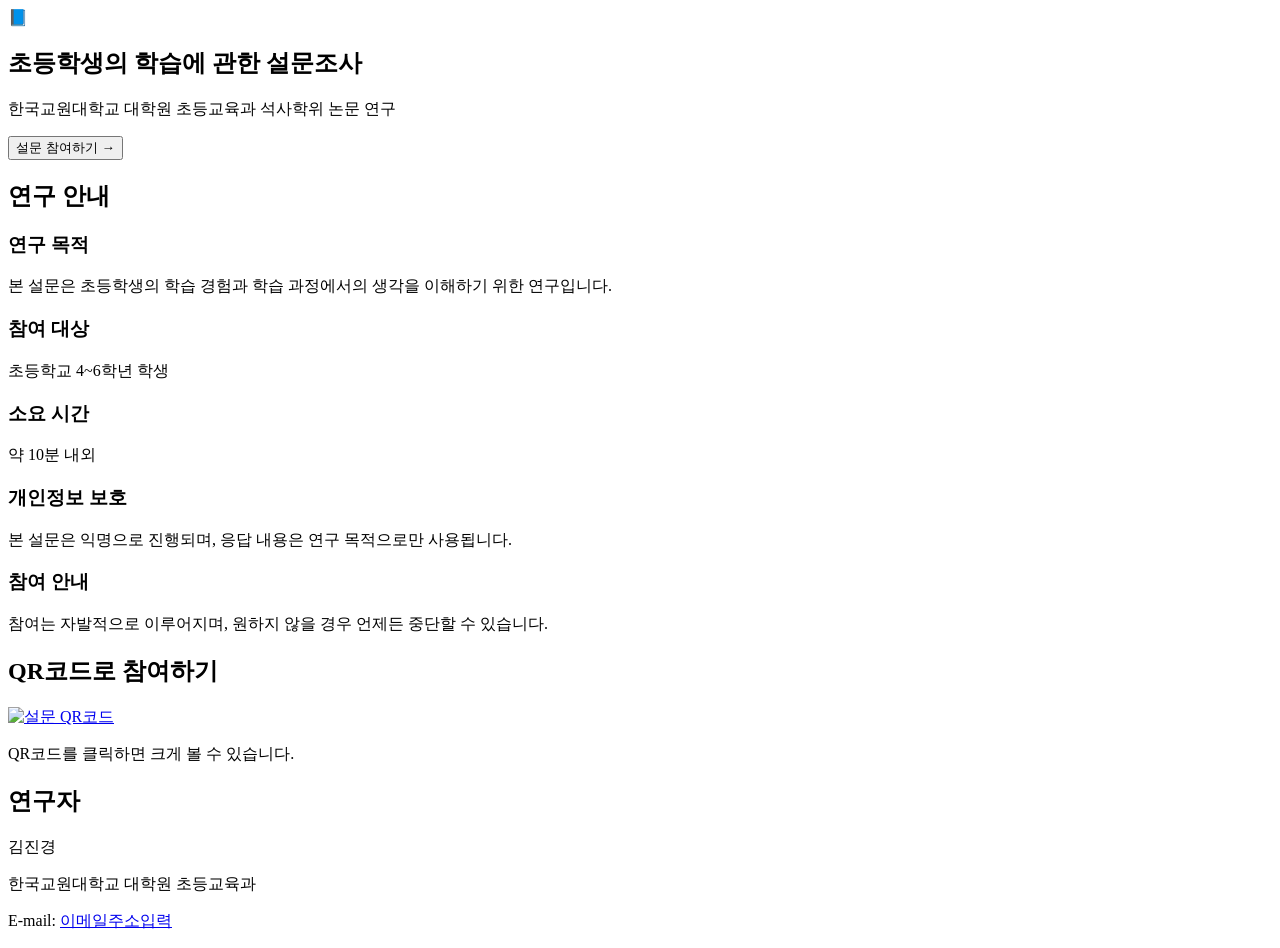
==== index.html @ d82eb66d "Create index.html" ====
<!DOCTYPE html>
<html lang="ko">
<head>
  <meta charset="UTF-8" />
  <meta name="viewport" content="width=device-width, initial-scale=1.0" />
  <title>설문조사 안내</title>
  <link rel="stylesheet" href="style.css" />
</head>
<body>
  <main class="container">
    <section class="hero">
      <div class="icon">📘</div>
      <h1>초등학생의 학습에 관한 설문조사</h1>
      <p class="subtitle">한국교원대학교 대학원 초등교육과 석사학위 논문 연구</p>

      <button class="survey-button" onclick="openSurvey()">
        설문 참여하기 →
      </button>
    </section>

    <section class="card">
      <h2>연구 안내</h2>

      <div class="info">
        <h3>연구 목적</h3>
        <p>본 설문은 초등학생의 학습 경험과 학습 과정에서의 생각을 이해하기 위한 연구입니다.</p>
      </div>

      <div class="info">
        <h3>참여 대상</h3>
        <p>초등학교 4~6학년 학생</p>
      </div>

      <div class="info">
        <h3>소요 시간</h3>
        <p>약 10분 내외</p>
      </div>

      <div class="info">
        <h3>개인정보 보호</h3>
        <p>본 설문은 익명으로 진행되며, 응답 내용은 연구 목적으로만 사용됩니다.</p>
      </div>

      <div class="info">
        <h3>참여 안내</h3>
        <p>참여는 자발적으로 이루어지며, 원하지 않을 경우 언제든 중단할 수 있습니다.</p>
      </div>
    </section>

    <section class="card qr-section">
      <h2>QR코드로 참여하기</h2>
      <a href="qr.html" target="_blank">
        <img src="qr.png" alt="설문 QR코드" class="qr-img" />
      </a>
      <p class="small-text">QR코드를 클릭하면 크게 볼 수 있습니다.</p>
    </section>

    <section class="researcher">
      <h2>연구자</h2>
      <p>김진경</p>
      <p>한국교원대학교 대학원 초등교육과</p>
      <p>E-mail: <a href="mailto:이메일주소입력">이메일주소입력</a></p>
    </section>
  </main>

  <script src="script.js"></script>
</body>
</html>
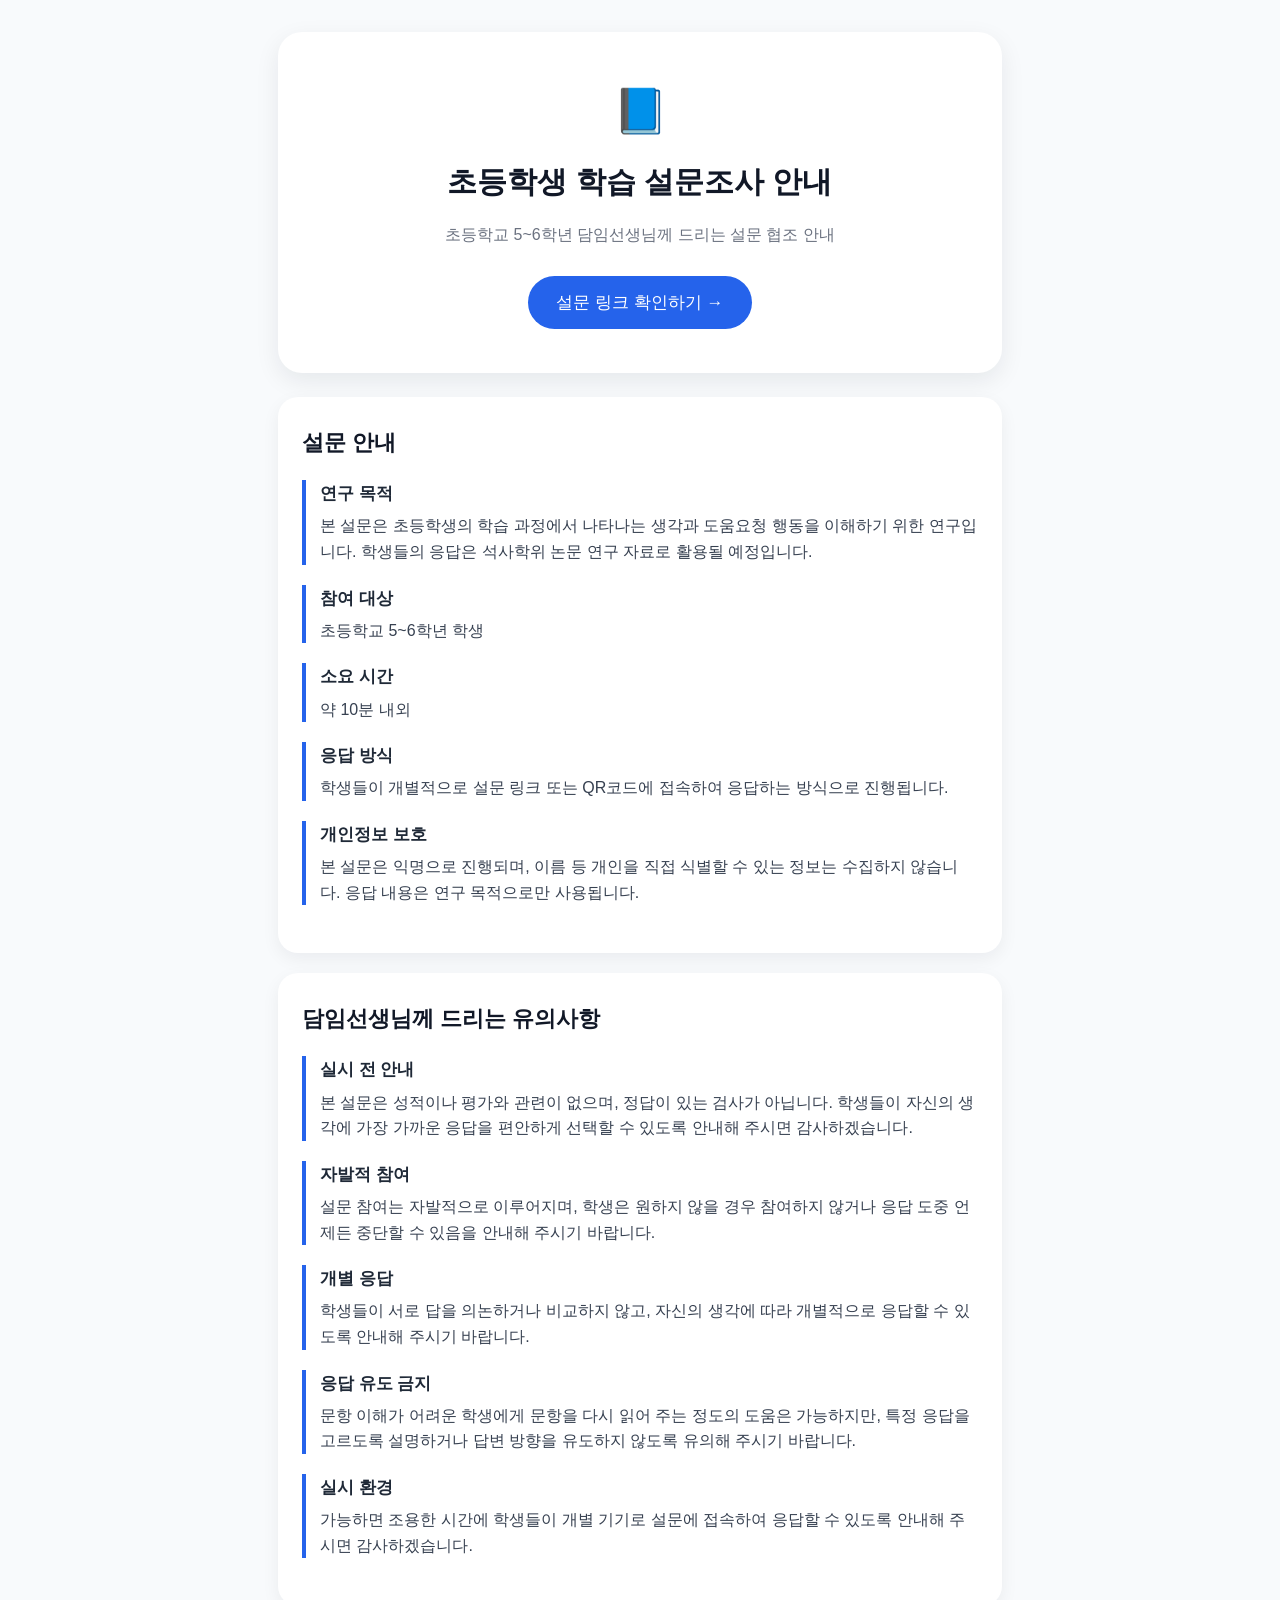
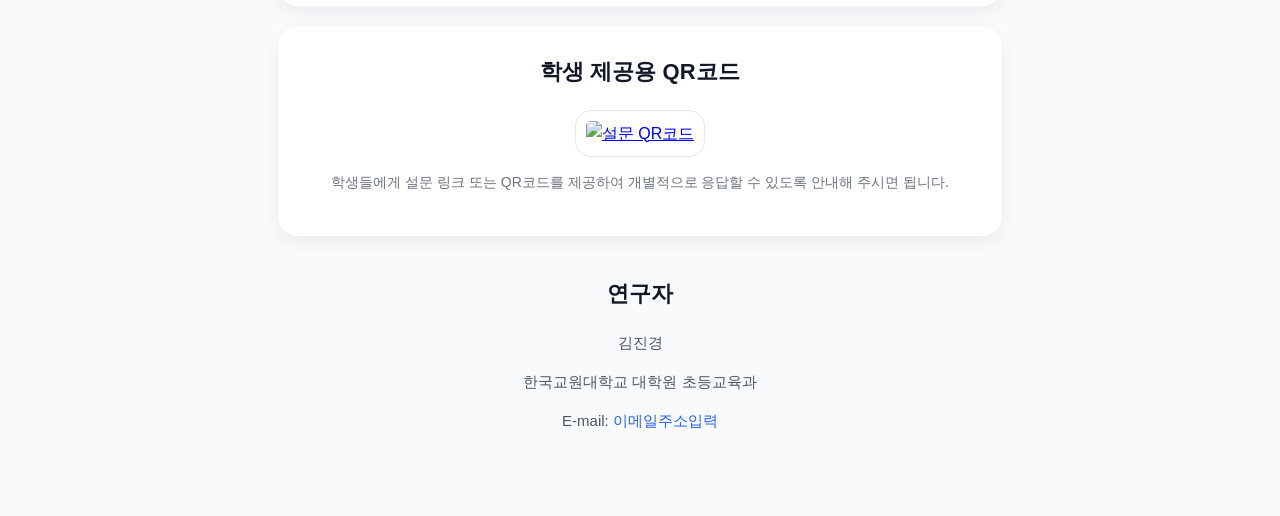
==== commit 52cc1469: "index.html" ====
--- a/index.html
+++ b/index.html
@@ -3,32 +3,36 @@
 <head>
   <meta charset="UTF-8" />
   <meta name="viewport" content="width=device-width, initial-scale=1.0" />
-  <title>설문조사 안내</title>
+  <title>초등학생 학습 설문조사 안내</title>
   <link rel="stylesheet" href="style.css" />
 </head>
 <body>
   <main class="container">
+
     <section class="hero">
       <div class="icon">📘</div>
-      <h1>초등학생의 학습에 관한 설문조사</h1>
-      <p class="subtitle">한국교원대학교 대학원 초등교육과 석사학위 논문 연구</p>
+      <h1>초등학생 학습 설문조사 안내</h1>
+      <p class="subtitle">초등학교 5~6학년 담임선생님께 드리는 설문 협조 안내</p>
 
       <button class="survey-button" onclick="openSurvey()">
-        설문 참여하기 →
+        설문 링크 확인하기 →
       </button>
     </section>
 
     <section class="card">
-      <h2>연구 안내</h2>
+      <h2>설문 안내</h2>
 
       <div class="info">
         <h3>연구 목적</h3>
-        <p>본 설문은 초등학생의 학습 경험과 학습 과정에서의 생각을 이해하기 위한 연구입니다.</p>
+        <p>
+          본 설문은 초등학생의 학습 과정에서 나타나는 생각과 도움요청 행동을 이해하기 위한 연구입니다.
+          학생들의 응답은 석사학위 논문 연구 자료로 활용될 예정입니다.
+        </p>
       </div>
 
       <div class="info">
         <h3>참여 대상</h3>
-        <p>초등학교 4~6학년 학생</p>
+        <p>초등학교 5~6학년 학생</p>
       </div>
 
       <div class="info">
@@ -37,22 +41,71 @@
       </div>
 
       <div class="info">
-        <h3>개인정보 보호</h3>
-        <p>본 설문은 익명으로 진행되며, 응답 내용은 연구 목적으로만 사용됩니다.</p>
+        <h3>응답 방식</h3>
+        <p>
+          학생들이 개별적으로 설문 링크 또는 QR코드에 접속하여 응답하는 방식으로 진행됩니다.
+        </p>
       </div>
 
       <div class="info">
-        <h3>참여 안내</h3>
-        <p>참여는 자발적으로 이루어지며, 원하지 않을 경우 언제든 중단할 수 있습니다.</p>
+        <h3>개인정보 보호</h3>
+        <p>
+          본 설문은 익명으로 진행되며, 이름 등 개인을 직접 식별할 수 있는 정보는 수집하지 않습니다.
+          응답 내용은 연구 목적으로만 사용됩니다.
+        </p>
+      </div>
+    </section>
+
+    <section class="card">
+      <h2>담임선생님께 드리는 유의사항</h2>
+
+      <div class="info">
+        <h3>실시 전 안내</h3>
+        <p>
+          본 설문은 성적이나 평가와 관련이 없으며, 정답이 있는 검사가 아닙니다.
+          학생들이 자신의 생각에 가장 가까운 응답을 편안하게 선택할 수 있도록 안내해 주시면 감사하겠습니다.
+        </p>
+      </div>
+
+      <div class="info">
+        <h3>자발적 참여</h3>
+        <p>
+          설문 참여는 자발적으로 이루어지며, 학생은 원하지 않을 경우 참여하지 않거나
+          응답 도중 언제든 중단할 수 있음을 안내해 주시기 바랍니다.
+        </p>
+      </div>
+
+      <div class="info">
+        <h3>개별 응답</h3>
+        <p>
+          학생들이 서로 답을 의논하거나 비교하지 않고, 자신의 생각에 따라 개별적으로 응답할 수 있도록 안내해 주시기 바랍니다.
+        </p>
+      </div>
+
+      <div class="info">
+        <h3>응답 유도 금지</h3>
+        <p>
+          문항 이해가 어려운 학생에게 문항을 다시 읽어 주는 정도의 도움은 가능하지만,
+          특정 응답을 고르도록 설명하거나 답변 방향을 유도하지 않도록 유의해 주시기 바랍니다.
+        </p>
+      </div>
+
+      <div class="info">
+        <h3>실시 환경</h3>
+        <p>
+          가능하면 조용한 시간에 학생들이 개별 기기로 설문에 접속하여 응답할 수 있도록 안내해 주시면 감사하겠습니다.
+        </p>
       </div>
     </section>
 
     <section class="card qr-section">
-      <h2>QR코드로 참여하기</h2>
+      <h2>학생 제공용 QR코드</h2>
       <a href="qr.html" target="_blank">
         <img src="qr.png" alt="설문 QR코드" class="qr-img" />
       </a>
-      <p class="small-text">QR코드를 클릭하면 크게 볼 수 있습니다.</p>
+      <p class="small-text">
+        학생들에게 설문 링크 또는 QR코드를 제공하여 개별적으로 응답할 수 있도록 안내해 주시면 됩니다.
+      </p>
     </section>
 
     <section class="researcher">
@@ -61,6 +114,7 @@
       <p>한국교원대학교 대학원 초등교육과</p>
       <p>E-mail: <a href="mailto:이메일주소입력">이메일주소입력</a></p>
     </section>
+
   </main>
 
   <script src="script.js"></script>
--- a/style.css
+++ b/style.css
@@ -0,0 +1,147 @@
+* {
+  box-sizing: border-box;
+}
+
+body {
+  margin: 0;
+  font-family: "Pretendard", "Noto Sans KR", Arial, sans-serif;
+  background: #f8fafc;
+  color: #374151;
+  line-height: 1.6;
+}
+
+.container {
+  max-width: 760px;
+  margin: 0 auto;
+  padding: 32px 18px 48px;
+}
+
+.hero {
+  text-align: center;
+  background: white;
+  padding: 44px 24px;
+  border-radius: 24px;
+  box-shadow: 0 8px 24px rgba(15, 23, 42, 0.08);
+  margin-bottom: 24px;
+}
+
+.icon {
+  font-size: 44px;
+  margin-bottom: 12px;
+}
+
+h1 {
+  font-size: 30px;
+  color: #111827;
+  margin: 0 0 12px;
+}
+
+.subtitle {
+  font-size: 16px;
+  color: #6b7280;
+  margin-bottom: 28px;
+}
+
+.survey-button {
+  border: none;
+  background: #2563eb;
+  color: white;
+  padding: 15px 28px;
+  font-size: 17px;
+  border-radius: 999px;
+  cursor: pointer;
+  transition: 0.2s;
+}
+
+.survey-button:hover {
+  background: #1d4ed8;
+  transform: translateY(-2px);
+}
+
+.card {
+  background: white;
+  border-radius: 20px;
+  padding: 28px 24px;
+  margin-bottom: 20px;
+  box-shadow: 0 6px 18px rgba(15, 23, 42, 0.06);
+}
+
+h2 {
+  font-size: 22px;
+  color: #111827;
+  margin-top: 0;
+  margin-bottom: 20px;
+}
+
+.info {
+  border-left: 4px solid #2563eb;
+  padding-left: 14px;
+  margin-bottom: 20px;
+}
+
+.info h3 {
+  font-size: 17px;
+  color: #1f2937;
+  margin: 0 0 6px;
+}
+
+.info p {
+  margin: 0;
+}
+
+.qr-section {
+  text-align: center;
+}
+
+.qr-img {
+  width: 220px;
+  max-width: 80%;
+  border-radius: 16px;
+  border: 1px solid #e5e7eb;
+  padding: 10px;
+  background: white;
+  transition: 0.2s;
+}
+
+.qr-img:hover {
+  transform: scale(1.03);
+}
+
+.small-text {
+  font-size: 14px;
+  color: #6b7280;
+}
+
+.researcher {
+  text-align: center;
+  font-size: 15px;
+  color: #4b5563;
+  padding: 20px;
+}
+
+.researcher a {
+  color: #2563eb;
+  text-decoration: none;
+}
+
+@media (max-width: 600px) {
+  .container {
+    padding: 20px 14px 36px;
+  }
+
+  .hero {
+    padding: 36px 18px;
+  }
+
+  h1 {
+    font-size: 25px;
+  }
+
+  .subtitle {
+    font-size: 15px;
+  }
+
+  .survey-button {
+    width: 100%;
+  }
+}
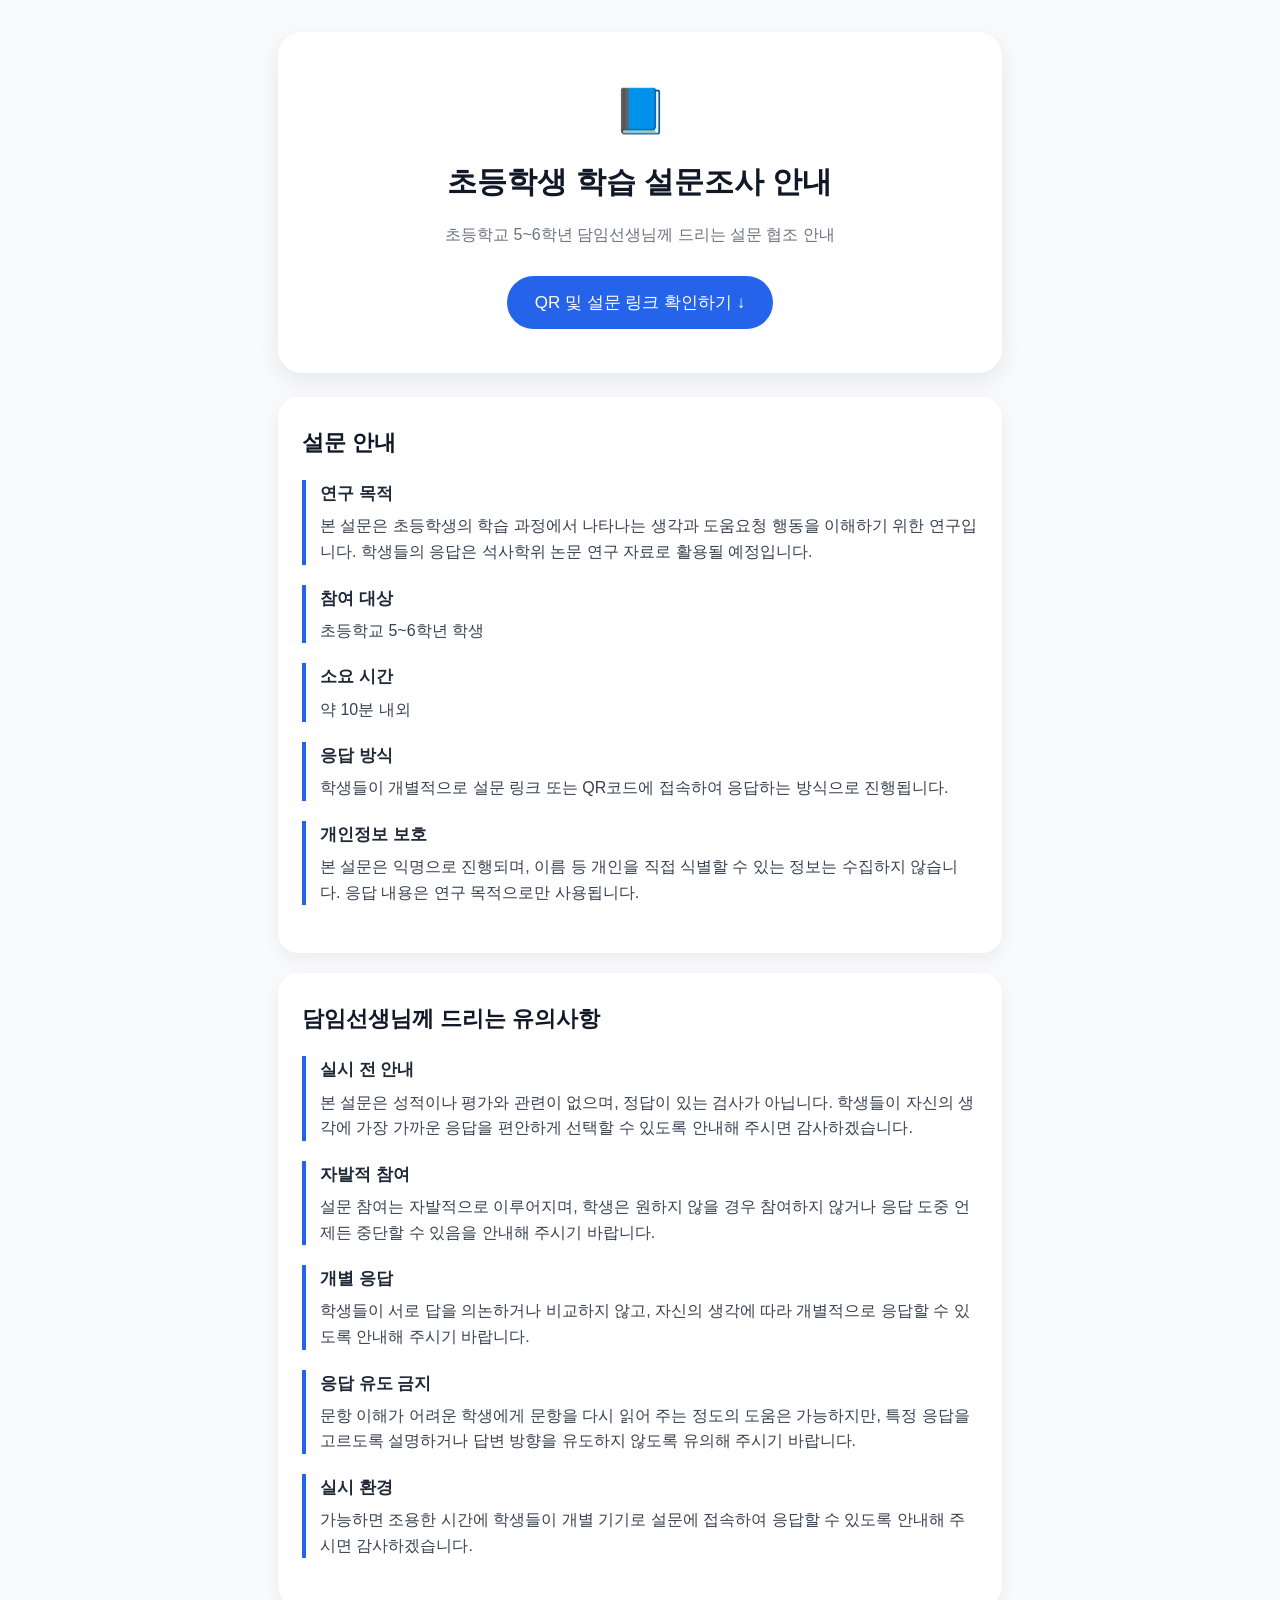
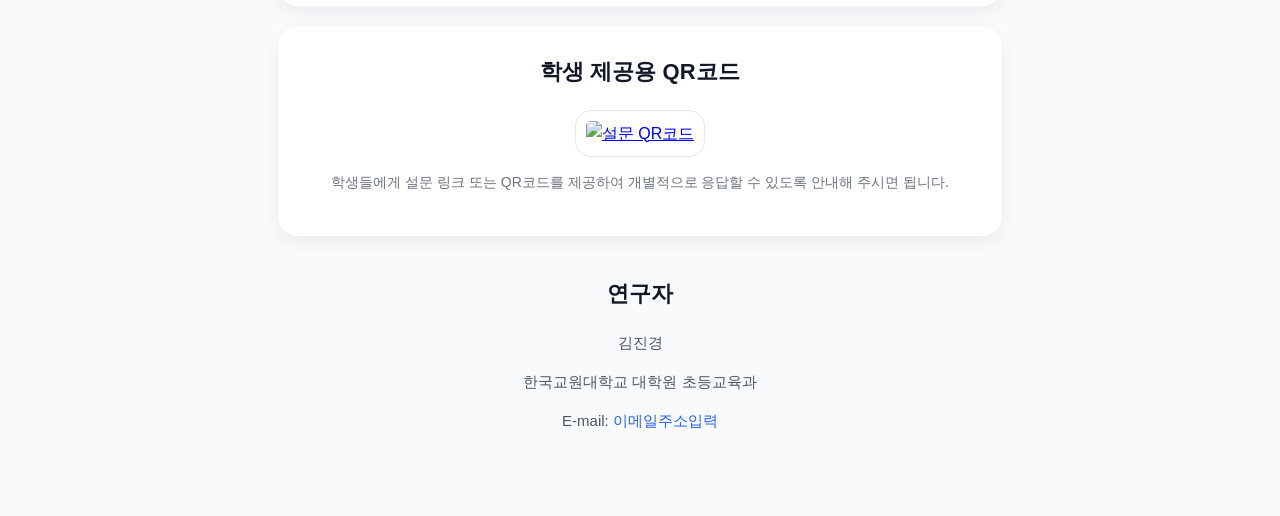
==== commit 0279d4f7: "Update index.html" ====
--- a/index.html
+++ b/index.html
@@ -14,8 +14,9 @@
       <h1>초등학생 학습 설문조사 안내</h1>
       <p class="subtitle">초등학교 5~6학년 담임선생님께 드리는 설문 협조 안내</p>
 
-      <button class="survey-button" onclick="openSurvey()">
-        설문 링크 확인하기 →
+      <button class="survey-button" onclick="location.href='#survey-access'">
+  QR 및 설문 링크 확인하기 ↓
+</button>
       </button>
     </section>
 
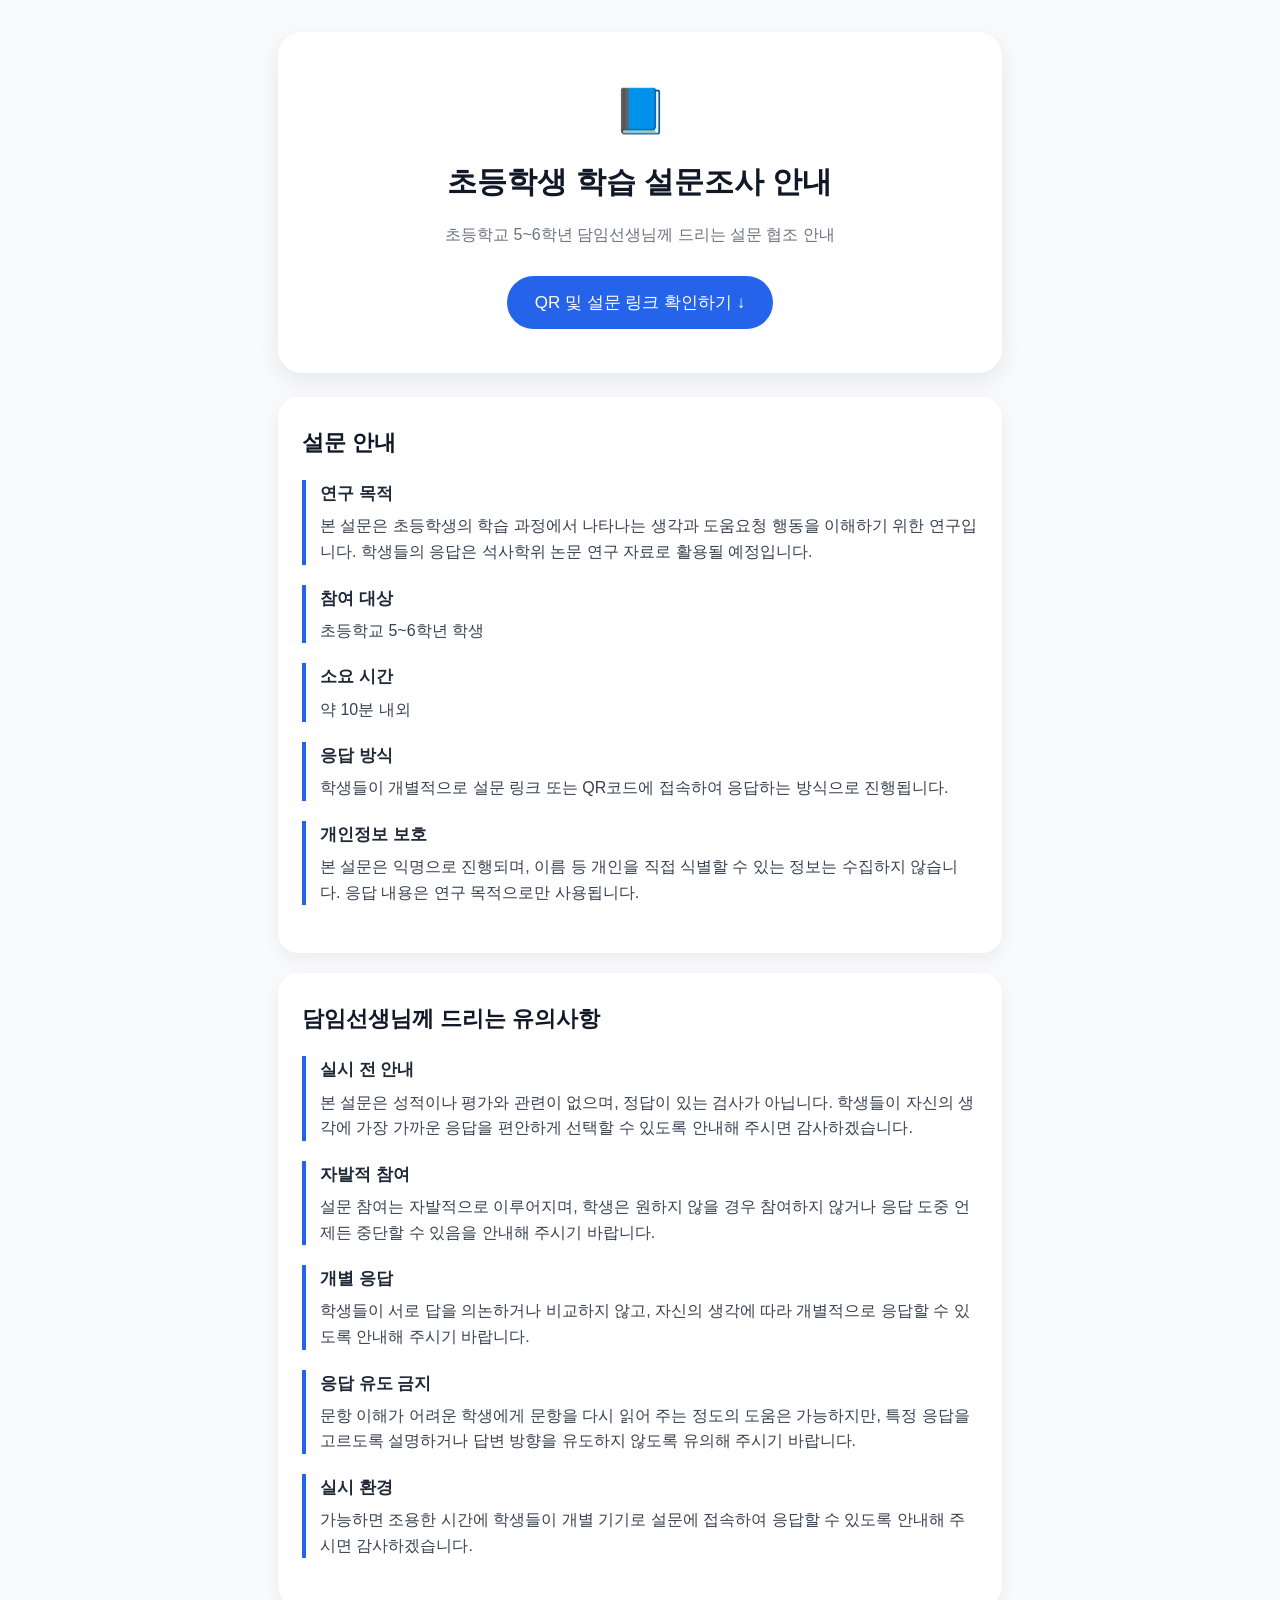
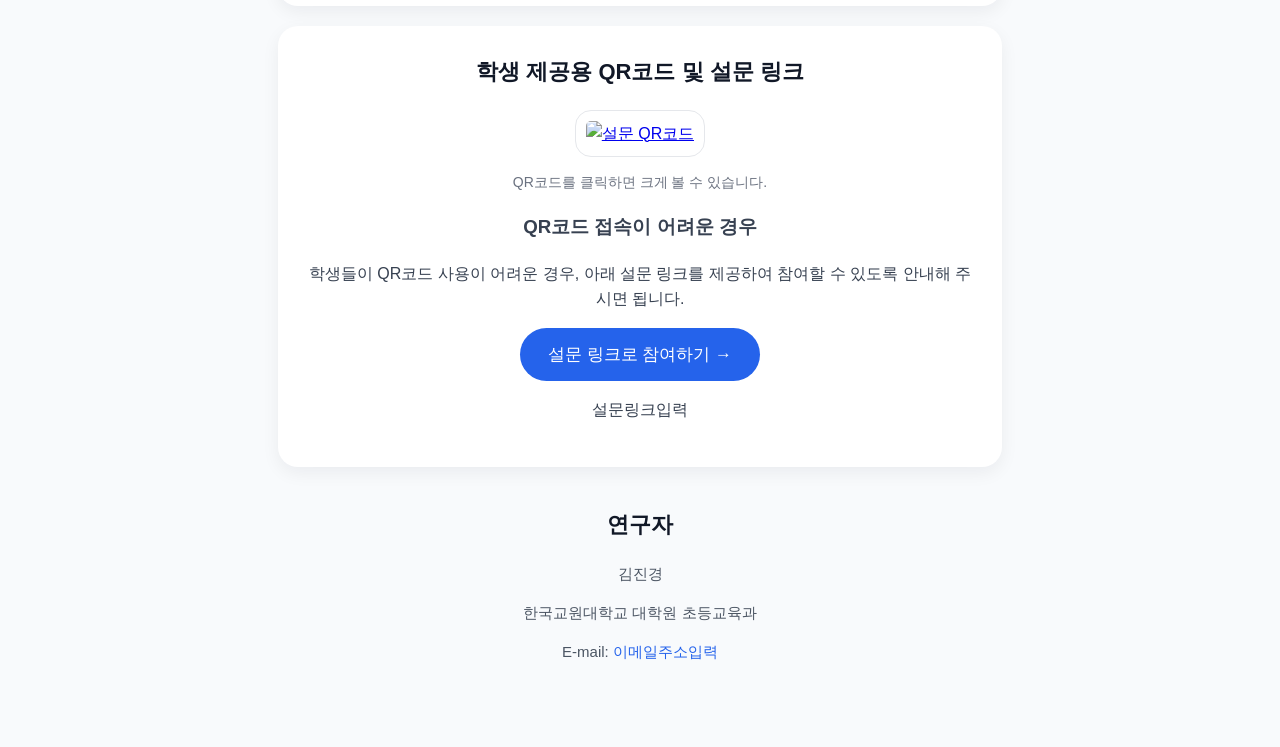
==== commit 0ff40cec: "index.html" ====
--- a/index.html
+++ b/index.html
@@ -99,15 +99,32 @@
       </div>
     </section>
 
-    <section class="card qr-section">
-      <h2>학생 제공용 QR코드</h2>
-      <a href="qr.html" target="_blank">
-        <img src="qr.png" alt="설문 QR코드" class="qr-img" />
-      </a>
-      <p class="small-text">
-        학생들에게 설문 링크 또는 QR코드를 제공하여 개별적으로 응답할 수 있도록 안내해 주시면 됩니다.
-      </p>
-    </section>
+    <section class="card qr-section" id="survey-access">
+  <h2>학생 제공용 QR코드 및 설문 링크</h2>
+
+  <a href="qr.html" target="_blank">
+    <img src="qr.png" alt="설문 QR코드" class="qr-img" />
+  </a>
+
+  <p class="small-text">
+    QR코드를 클릭하면 크게 볼 수 있습니다.
+  </p>
+
+  <div class="link-box">
+    <h3>QR코드 접속이 어려운 경우</h3>
+    <p>
+      학생들이 QR코드 사용이 어려운 경우, 아래 설문 링크를 제공하여 참여할 수 있도록 안내해 주시면 됩니다.
+    </p>
+
+    <button class="survey-button" onclick="openSurvey()">
+      설문 링크로 참여하기 →
+    </button>
+
+    <p class="url-text">
+      설문링크입력
+    </p>
+  </div>
+</section>
 
     <section class="researcher">
       <h2>연구자</h2>
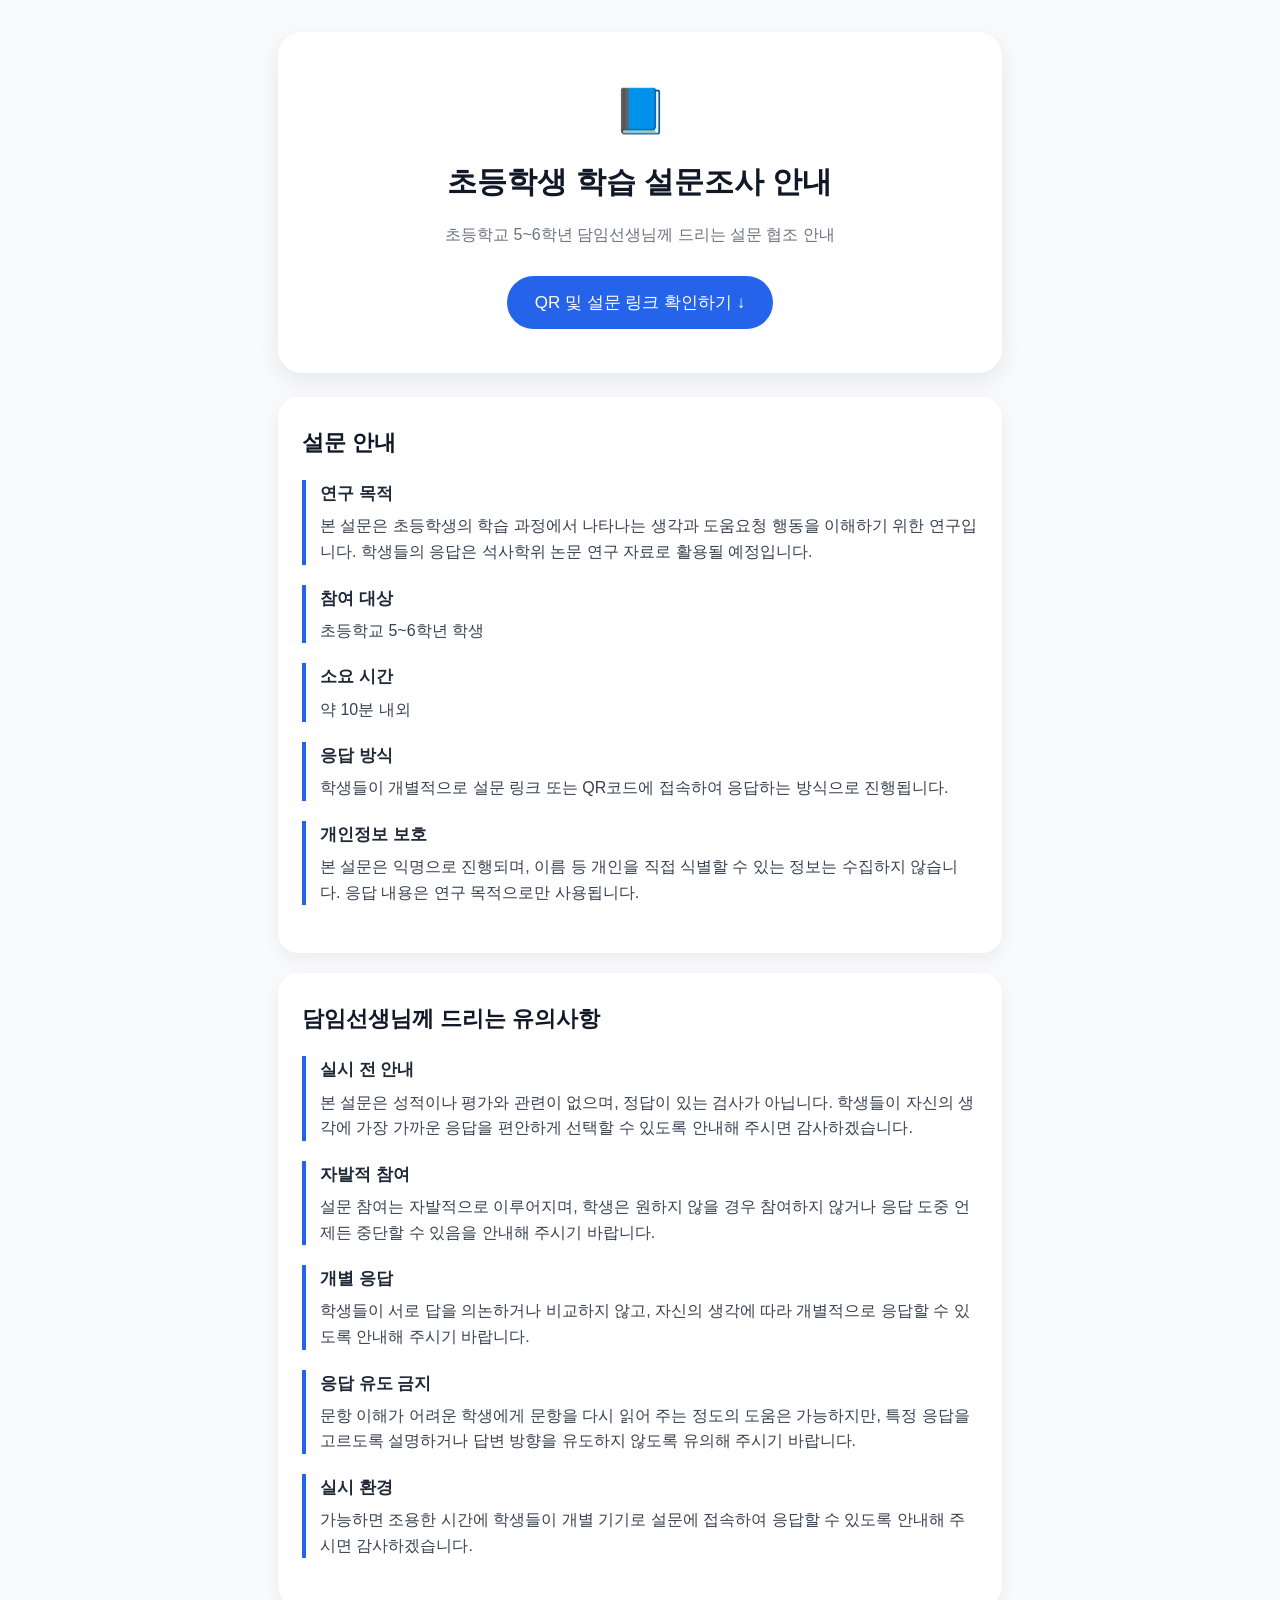
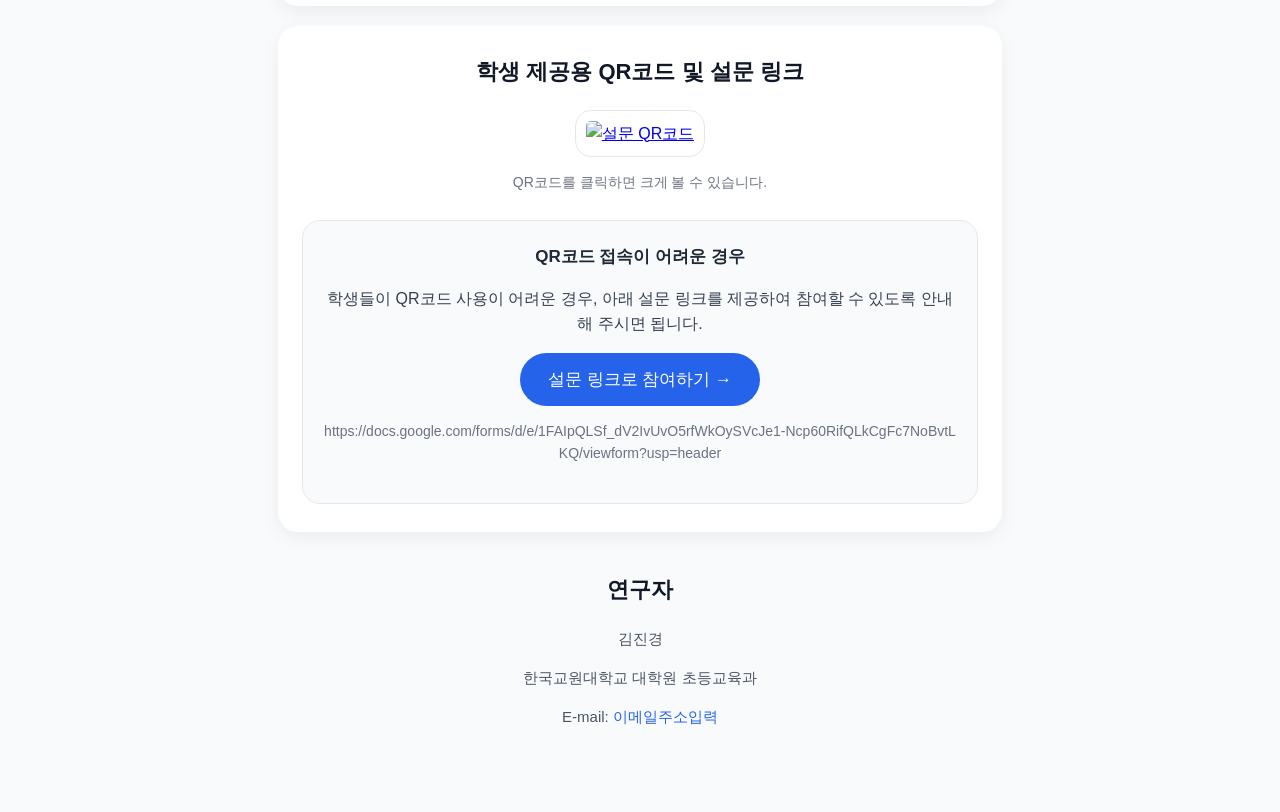
==== commit 1a826ddf: "index.html" ====
--- a/index.html
+++ b/index.html
@@ -121,7 +121,7 @@
     </button>
 
     <p class="url-text">
-      설문링크입력
+      https://docs.google.com/forms/d/e/1FAIpQLSf_dV2IvUvO5rfWkOySVcJe1-Ncp60RifQLkCgFc7NoBvtLKQ/viewform?usp=header
     </p>
   </div>
 </section>
--- a/style.css
+++ b/style.css
@@ -145,3 +145,28 @@
     width: 100%;
   }
 }
+.link-box {
+  margin-top: 26px;
+  padding: 22px 18px;
+  background: #f8fafc;
+  border: 1px solid #e5e7eb;
+  border-radius: 18px;
+}
+
+.link-box h3 {
+  margin-top: 0;
+  margin-bottom: 8px;
+  font-size: 17px;
+  color: #1f2937;
+}
+
+.link-box p {
+  margin-bottom: 16px;
+}
+
+.url-text {
+  margin-top: 14px;
+  font-size: 14px;
+  color: #6b7280;
+  word-break: break-all;
+}
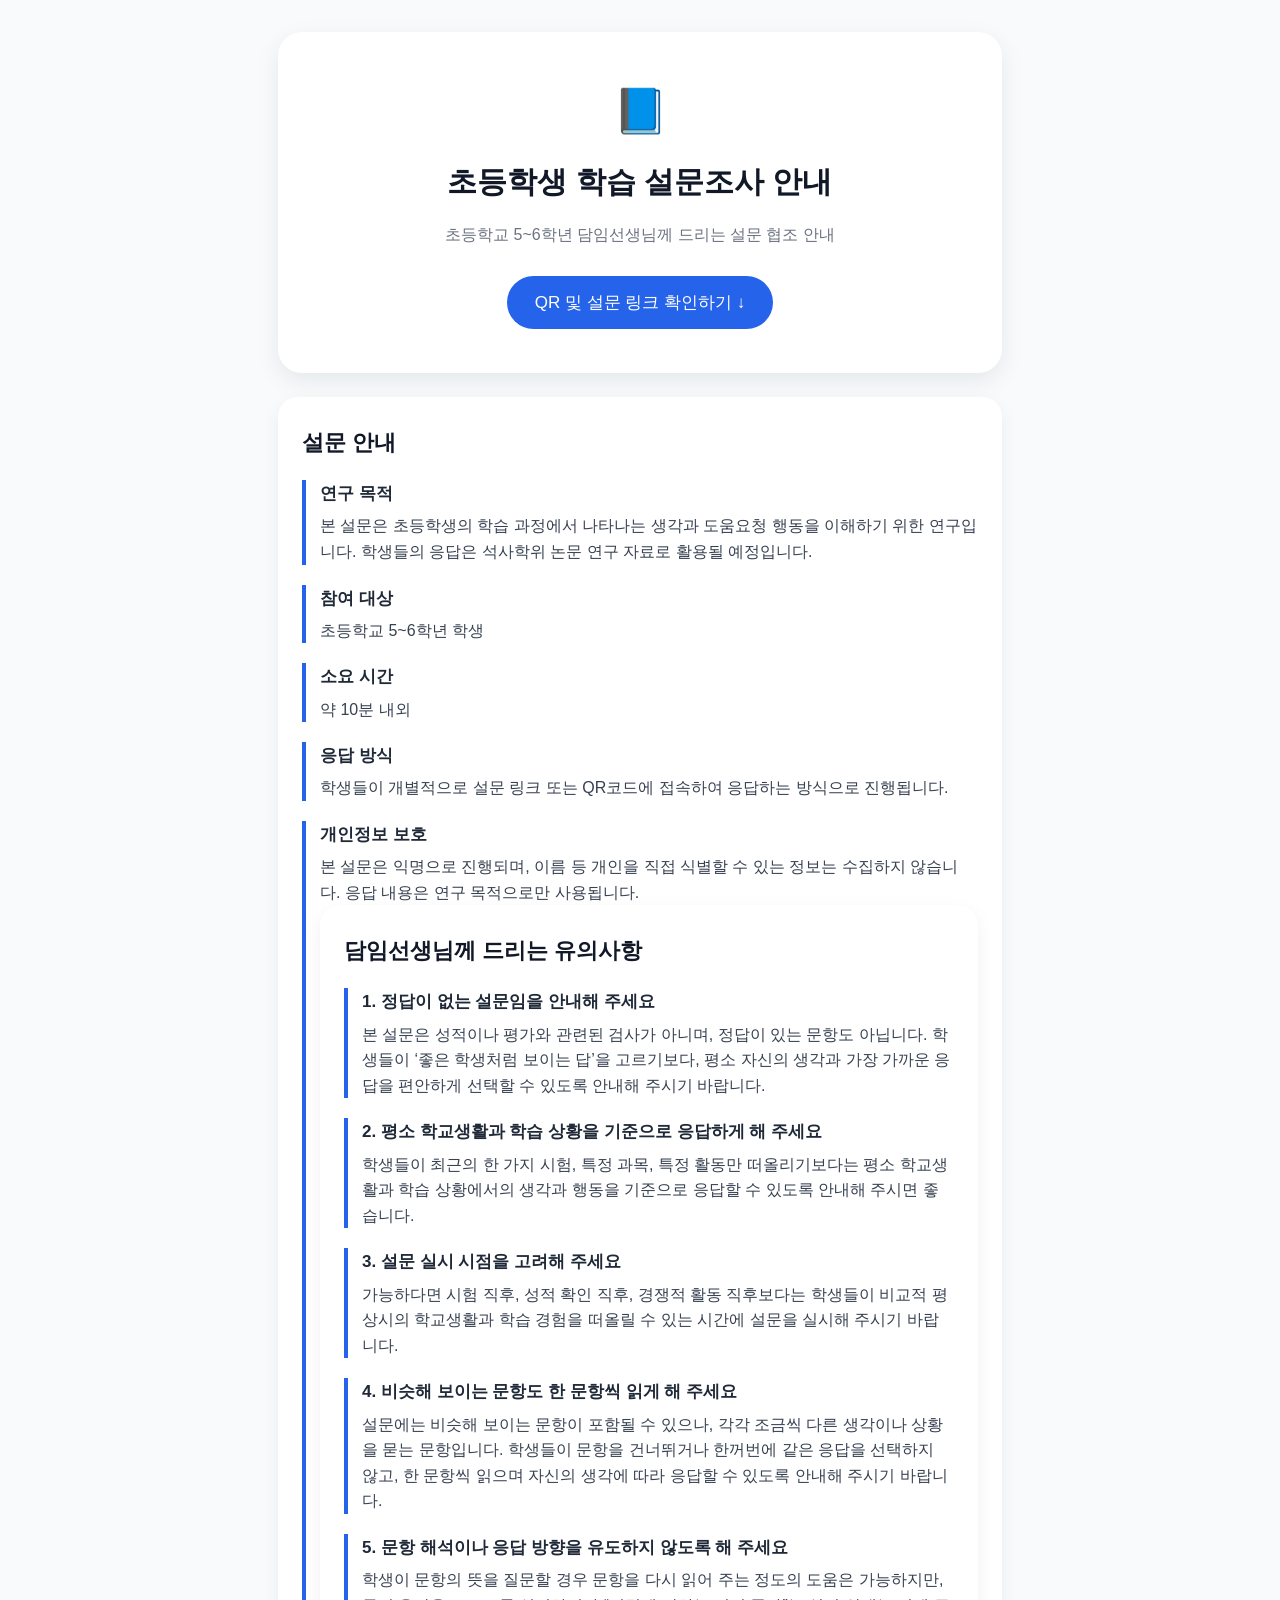
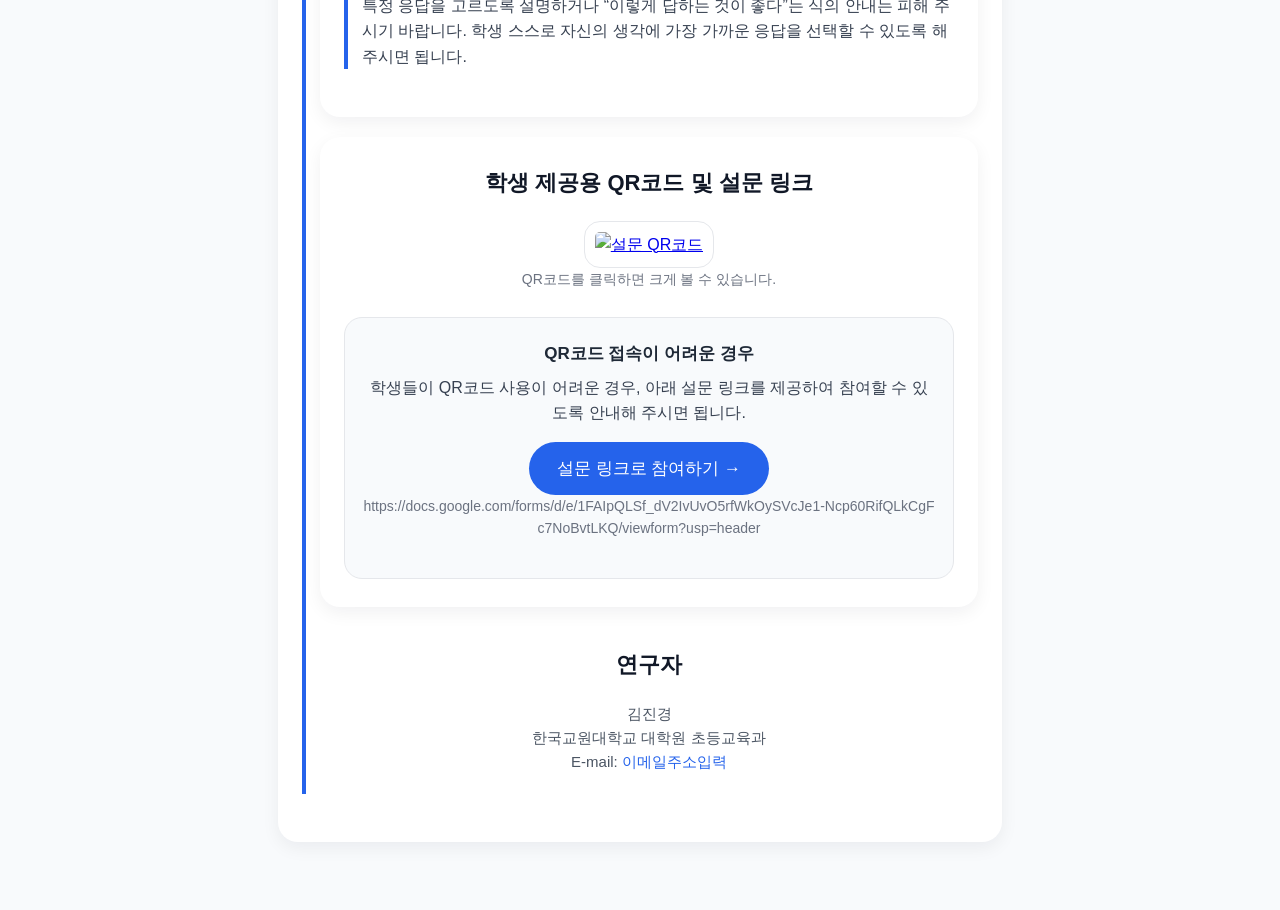
==== commit 2f6e8936: "index.html" ====
--- a/index.html
+++ b/index.html
@@ -53,51 +53,52 @@
         <p>
           본 설문은 익명으로 진행되며, 이름 등 개인을 직접 식별할 수 있는 정보는 수집하지 않습니다.
           응답 내용은 연구 목적으로만 사용됩니다.
-        </p>
-      </div>
-    </section>
+      <section class="card">
+  <h2>담임선생님께 드리는 유의사항</h2>
 
-    <section class="card">
-      <h2>담임선생님께 드리는 유의사항</h2>
+  <div class="info">
+    <h3>1. 정답이 없는 설문임을 안내해 주세요</h3>
+    <p>
+      본 설문은 성적이나 평가와 관련된 검사가 아니며, 정답이 있는 문항도 아닙니다.
+      학생들이 ‘좋은 학생처럼 보이는 답’을 고르기보다, 평소 자신의 생각과 가장 가까운 응답을
+      편안하게 선택할 수 있도록 안내해 주시기 바랍니다.
+    </p>
+  </div>
 
-      <div class="info">
-        <h3>실시 전 안내</h3>
-        <p>
-          본 설문은 성적이나 평가와 관련이 없으며, 정답이 있는 검사가 아닙니다.
-          학생들이 자신의 생각에 가장 가까운 응답을 편안하게 선택할 수 있도록 안내해 주시면 감사하겠습니다.
-        </p>
-      </div>
+  <div class="info">
+    <h3>2. 평소 학교생활과 학습 상황을 기준으로 응답하게 해 주세요</h3>
+    <p>
+      학생들이 최근의 한 가지 시험, 특정 과목, 특정 활동만 떠올리기보다는
+      평소 학교생활과 학습 상황에서의 생각과 행동을 기준으로 응답할 수 있도록 안내해 주시면 좋습니다.
+    </p>
+  </div>
 
-      <div class="info">
-        <h3>자발적 참여</h3>
-        <p>
-          설문 참여는 자발적으로 이루어지며, 학생은 원하지 않을 경우 참여하지 않거나
-          응답 도중 언제든 중단할 수 있음을 안내해 주시기 바랍니다.
-        </p>
-      </div>
+  <div class="info">
+    <h3>3. 설문 실시 시점을 고려해 주세요</h3>
+    <p>
+      가능하다면 시험 직후, 성적 확인 직후, 경쟁적 활동 직후보다는
+      학생들이 비교적 평상시의 학교생활과 학습 경험을 떠올릴 수 있는 시간에 설문을 실시해 주시기 바랍니다.
+    </p>
+  </div>
 
-      <div class="info">
-        <h3>개별 응답</h3>
-        <p>
-          학생들이 서로 답을 의논하거나 비교하지 않고, 자신의 생각에 따라 개별적으로 응답할 수 있도록 안내해 주시기 바랍니다.
-        </p>
-      </div>
+  <div class="info">
+    <h3>4. 비슷해 보이는 문항도 한 문항씩 읽게 해 주세요</h3>
+    <p>
+      설문에는 비슷해 보이는 문항이 포함될 수 있으나, 각각 조금씩 다른 생각이나 상황을 묻는 문항입니다.
+      학생들이 문항을 건너뛰거나 한꺼번에 같은 응답을 선택하지 않고,
+      한 문항씩 읽으며 자신의 생각에 따라 응답할 수 있도록 안내해 주시기 바랍니다.
+    </p>
+  </div>
 
-      <div class="info">
-        <h3>응답 유도 금지</h3>
-        <p>
-          문항 이해가 어려운 학생에게 문항을 다시 읽어 주는 정도의 도움은 가능하지만,
-          특정 응답을 고르도록 설명하거나 답변 방향을 유도하지 않도록 유의해 주시기 바랍니다.
-        </p>
-      </div>
-
-      <div class="info">
-        <h3>실시 환경</h3>
-        <p>
-          가능하면 조용한 시간에 학생들이 개별 기기로 설문에 접속하여 응답할 수 있도록 안내해 주시면 감사하겠습니다.
-        </p>
-      </div>
-    </section>
+  <div class="info">
+    <h3>5. 문항 해석이나 응답 방향을 유도하지 않도록 해 주세요</h3>
+    <p>
+      학생이 문항의 뜻을 질문할 경우 문항을 다시 읽어 주는 정도의 도움은 가능하지만,
+      특정 응답을 고르도록 설명하거나 “이렇게 답하는 것이 좋다”는 식의 안내는 피해 주시기 바랍니다.
+      학생 스스로 자신의 생각에 가장 가까운 응답을 선택할 수 있도록 해 주시면 됩니다.
+    </p>
+  </div>
+</section>
 
     <section class="card qr-section" id="survey-access">
   <h2>학생 제공용 QR코드 및 설문 링크</h2>
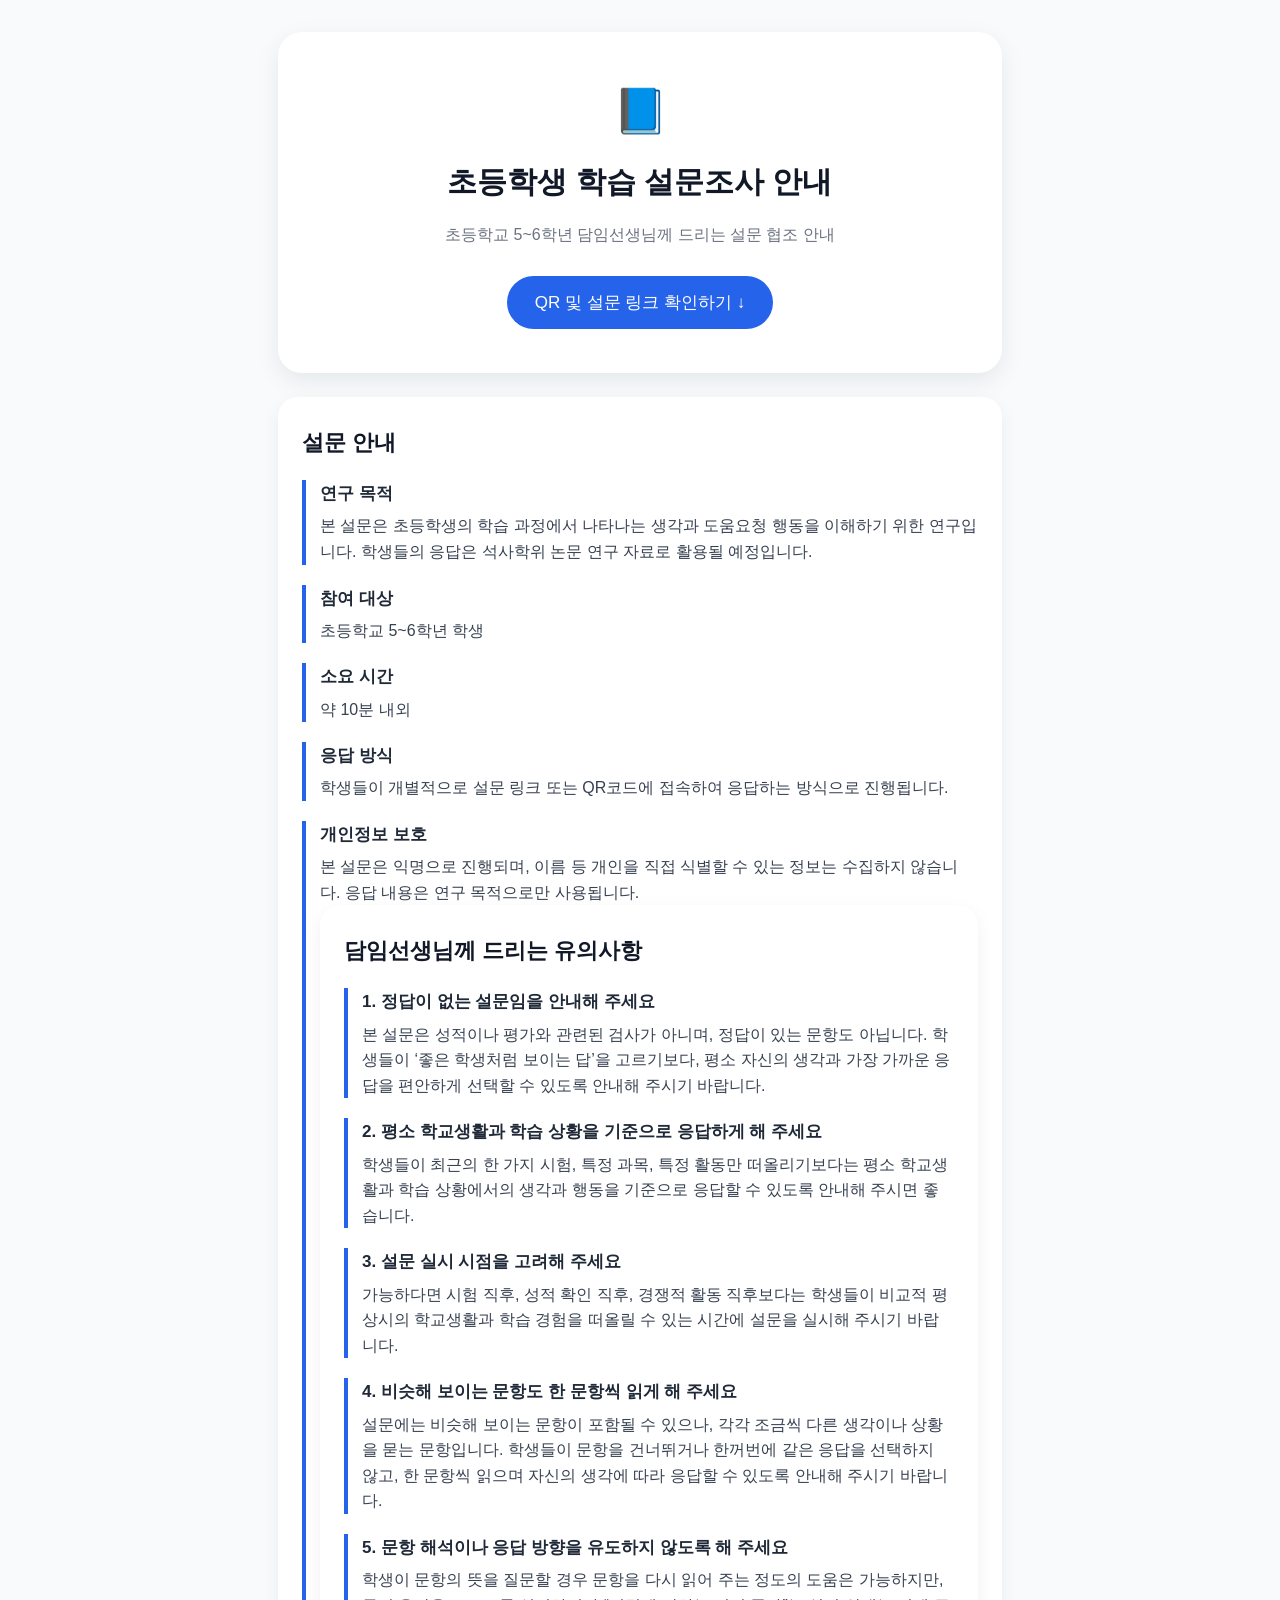
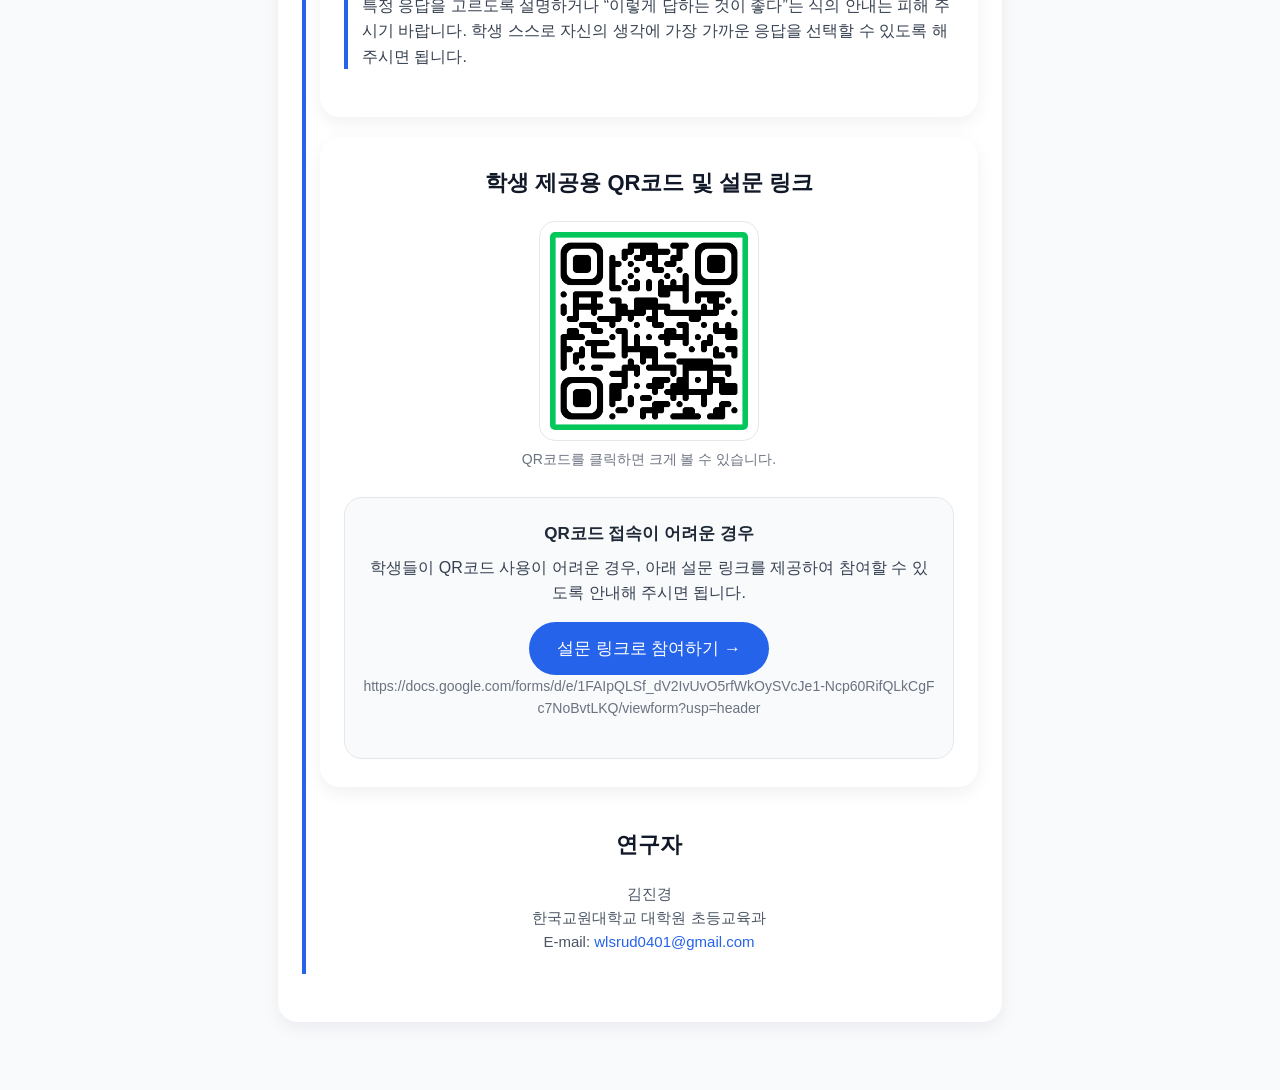
==== commit 21603283: "index.html" ====
--- a/index.html
+++ b/index.html
@@ -131,7 +131,7 @@
       <h2>연구자</h2>
       <p>김진경</p>
       <p>한국교원대학교 대학원 초등교육과</p>
-      <p>E-mail: <a href="mailto:이메일주소입력">이메일주소입력</a></p>
+     <p>E-mail: <a href="mailto:wlsrud0401@gmail.com">wlsrud0401@gmail.com</a></p>
     </section>
 
   </main>
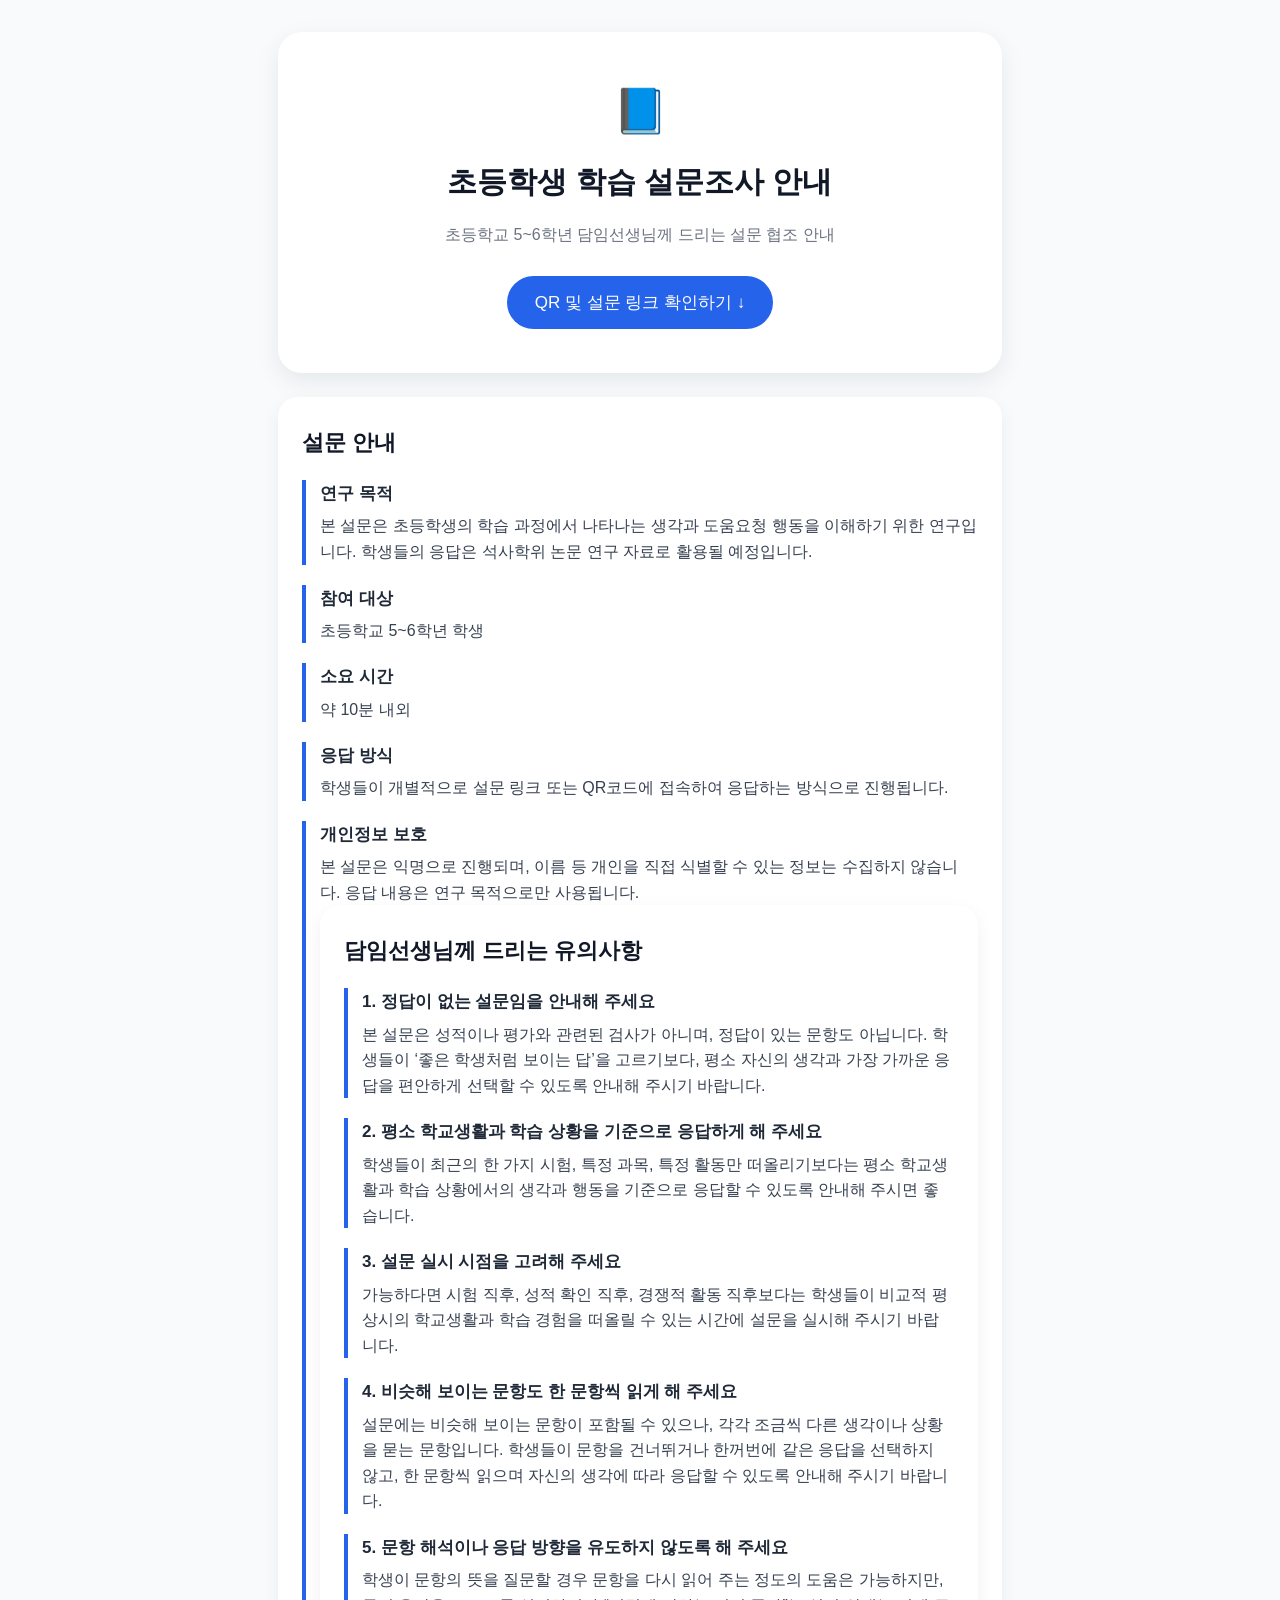
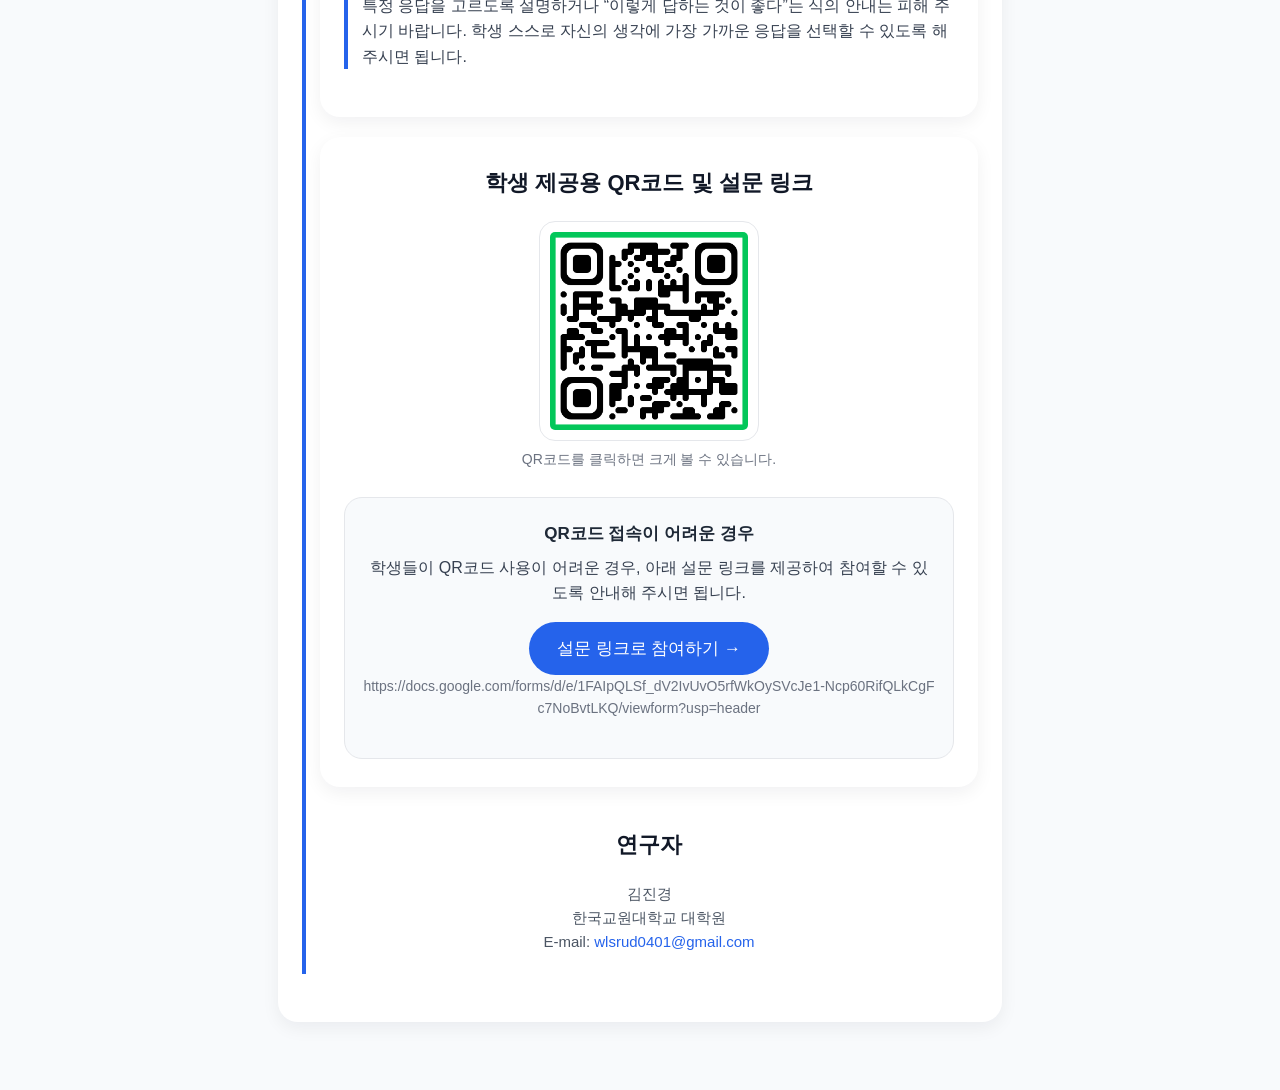
==== commit e832d674: "Update index.html" ====
--- a/index.html
+++ b/index.html
@@ -130,7 +130,7 @@
     <section class="researcher">
       <h2>연구자</h2>
       <p>김진경</p>
-      <p>한국교원대학교 대학원 초등교육과</p>
+      <p>한국교원대학교 대학원</p>
      <p>E-mail: <a href="mailto:wlsrud0401@gmail.com">wlsrud0401@gmail.com</a></p>
     </section>
 
